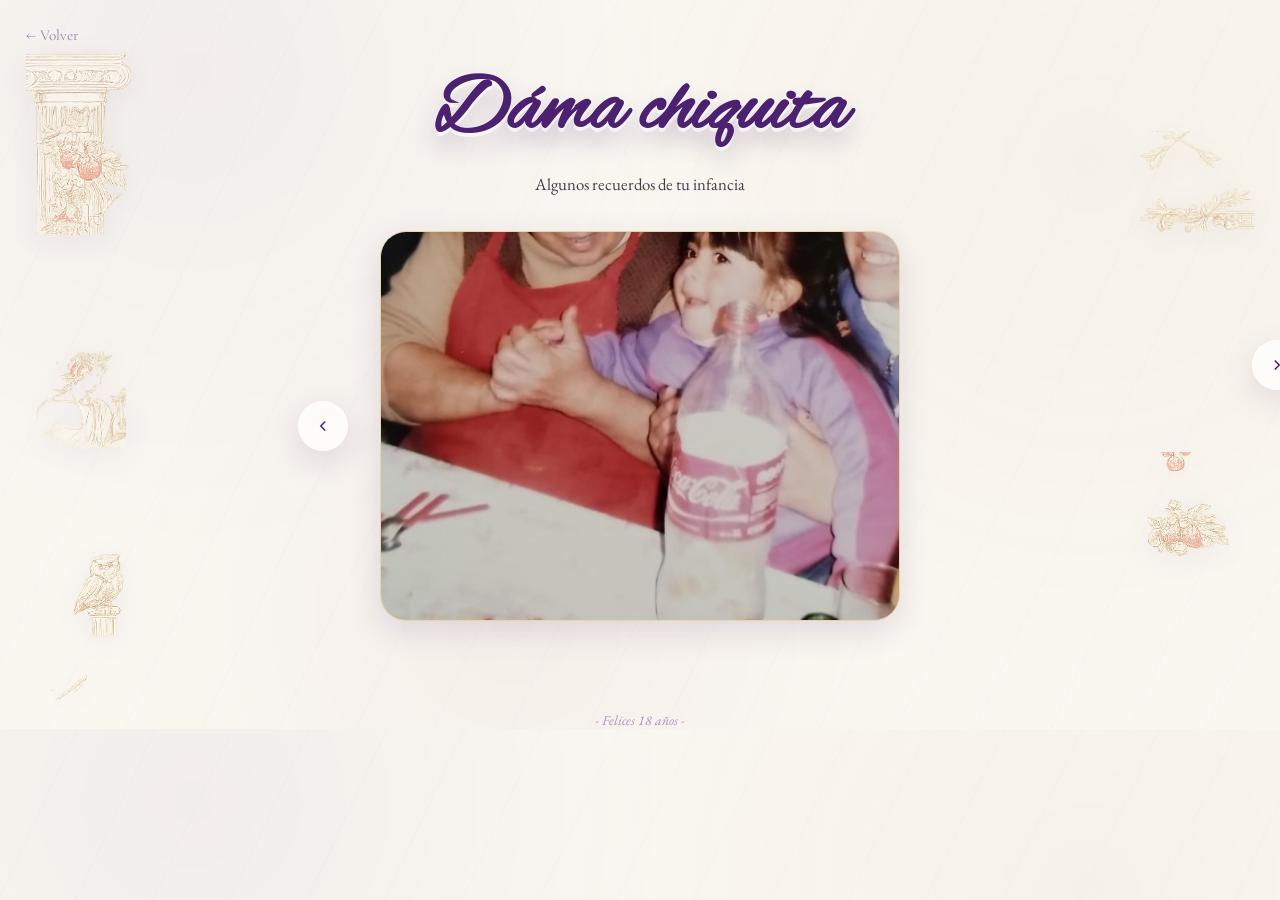
==== dama-chiquita.html @ 05029800 "correccion de proporciones" ====
<!DOCTYPE html>
<html lang="es">
<head>
<meta charset="UTF-8" />
<meta name="viewport" content="width=device-width, initial-scale=1.0" />
<title>Dáma chiquita — Feliz Cumpleaños</title>

<link rel="preconnect" href="https://fonts.googleapis.com" />
<link rel="preconnect" href="https://fonts.gstatic.com" crossorigin />
<link
  href="https://fonts.googleapis.com/css2?family=Alex+Brush&family=Cormorant+Garamond:wght@400;500;600;700&family=EB+Garamond:ital,wght@0,400;0,500;1,400&display=swap"
  rel="stylesheet"
/>
<link rel="stylesheet" href="styles.css" />
</head>
<body>

  <div class="bg-decorations">
    <img class="deco-img sutil flota" style="top:4%; left:2%; width:16%; max-width:110px;" src="assets/deco/ionic_column.png" alt="" />
    <img class="deco-img sutil flota-lenta" style="top:18%; right:2%; width:18%; max-width:130px;" src="assets/deco/laurel_wreath_big.png" alt="" />
    <img class="deco-img sutil flota" style="top:46%; left:2%; width:15%; max-width:100px;" src="assets/deco/hermes_lyre.png" alt="" />
    <img class="deco-img sutil flota-lenta" style="top:62%; right:3%; width:14%; max-width:95px;" src="assets/deco/crossed_arrows.png" alt="" />
    <img class="deco-img sutil flota" style="bottom:4%; left:4%; width:13%; max-width:90px;" src="assets/deco/owl_pedestal_2.png" alt="" />
  </div>

  <header class="page-header">
    <a href="index.html" class="volver">← Volver</a>
    <h1>Dáma chiquita</h1>
    <p>Algunos recuerdos de tu infancia</p>
  </header>

  <main>
    <div class="carrusel">
      <button class="flecha-circular flecha-circular--izq" aria-label="Imagen anterior" type="button">
        <svg viewBox="0 0 24 24"><polyline points="15 18 9 12 15 6" /></svg>
      </button>

      <div class="carrusel-track">
        <div class="carrusel-slide activa">
          <img src="img/dama-chiquita-1.png" alt="Recuerdo 1" />
        </div>
        <div class="carrusel-slide">
          <img src="img/dama-chiquita-2.png" alt="Recuerdo 2" />
        </div>
        <div class="carrusel-slide">
          <img src="img/dama-chiquita-3.jpg" alt="Recuerdo 3" />
        </div>
        <div class="carrusel-slide">
          <img src="img/dama-chiquita-4.jpg" alt="Recuerdo 4" />
        </div>
        <div class="carrusel-slide">
          <img src="img/dama-chiquita-5.jpg" alt="Recuerdo 5" />
        </div>
        <div class="carrusel-slide">
          <img src="img/dama-chiquita-6.jpg" alt="Recuerdo 6" />
        </div>
        <div class="carrusel-slide">
          <img src="img/dama-chiquita-7.jpg" alt="Recuerdo 7" />
        </div>
        <div class="carrusel-slide">
          <img src="img/dama-chiquita-8.jpg" alt="Recuerdo 8" />
        </div>
        <div class="carrusel-slide">
          <img src="img/dama-chiquita-9.jpg" alt="Recuerdo 9" />
        </div>
        <div class="carrusel-slide">
          <img src="img/dama-chiquita-10.png" alt="Recuerdo 10" />
        </div>
      </div>
 <div class="carrusel-slide">
          <img src="img/dama-chiquita-11.jpeg" alt="Recuerdo 11" />
        </div>
      </div>
      <div class="carrusel-slide">
          <img src="img/dama-chiquita-12.jpeg" alt="Recuerdo 12" />
        </div>
      </div>
      <div class="carrusel-slide">
          <img src="img/dama-chiquita-13.jpeg" alt="Recuerdo 13" />
        </div>
      </div>
      <div class="carrusel-slide">
          <img src="img/dama-chiquita-14.jpeg" alt="Recuerdo 14" />
        </div>
      </div>
      <div class="carrusel-slide">
          <img src="img/dama-chiquita-15.jpeg" alt="Recuerdo 15" />
        </div>
      </div>
      <div class="carrusel-slide">
          <img src="img/dama-chiquita-16.jpeg" alt="Recuerdo 16" />
        </div>
      </div>
      <div class="carrusel-slide">
          <img src="img/dama-chiquita-17.jpeg" alt="Recuerdo 17" />
        </div>
      </div>
      <div class="carrusel-slide">
          <img src="img/dama-chiquita-18.jpeg" alt="Recuerdo 18" />
        </div>
      </div>
      <div class="carrusel-slide">
          <img src="img/dama-chiquita-19.jpeg" alt="Recuerdo 19" />
        </div>
      </div>
      <div class="carrusel-slide">
          <img src="img/dama-chiquita-20.jpeg" alt="Recuerdo 20" />
        </div>
      </div>
      <div class="carrusel-slide">
          <img src="img/dama-chiquita-21.jpeg" alt="Recuerdo 21" />
        </div>
      </div>
      <div class="carrusel-slide">
          <img src="img/dama-chiquita-22.jpeg" alt="Recuerdo 22" />
        </div>
      </div>
      <div class="carrusel-slide">
          <img src="img/dama-chiquita-23.jpeg" alt="Recuerdo 23" />
        </div>
      </div>
      <div class="carrusel-slide">
          <img src="img/dama-chiquita-24.jpeg" alt="Recuerdo 24" />
        </div>
      </div>
      <div class="carrusel-slide">
          <img src="img/dama-chiquita-25.jpeg" alt="Recuerdo 25" />
        </div>
      </div>
      <div class="carrusel-slide">
          <img src="img/dama-chiquita-26.jpeg" alt="Recuerdo 26" />
        </div>
      </div>
      <button class="flecha-circular flecha-circular--der" aria-label="Imagen siguiente" type="button">
        <svg viewBox="0 0 24 24"><polyline points="9 18 15 12 9 6" /></svg>
      </button>

    </div>

    <p class="footer-firma">- Felices 18 años -</p>
  </main>

  <script src="script.js"></script>
</body>
</html>
---- styles.css ----
/* ============================================================
   TARJETA DE CUMPLEAÑOS — ESTILOS GENERALES
   Landing editorial de lujo — mitología griega + romanticismo
   Fidelidad visual a la referencia de diseño provista.
   ============================================================ */

/* ---------- 1. RESET ---------- */
*, *::before, *::after { box-sizing: border-box; margin: 0; padding: 0; }
html { scroll-behavior: smooth; }
img { max-width: 100%; display: block; }
a { text-decoration: none; color: inherit; }
button { font: inherit; border: none; background: none; cursor: pointer; }
ul { list-style: none; }

/* ---------- 2. TOKENS DE DISEÑO ---------- */
:root {
  /* Paleta (muestreada de la referencia) */
  --morado: #4b2170;
  --morado-oscuro: #341550;
  --morado-suave: #7a4ca3;
  --cereza: #7f1c39;
  --cereza-oscuro: #5e1329;
  --dorado: #c6a15b;
  --dorado-claro: #e8d6a3;
  --dorado-oscuro: #a9823f;
  --blanco: #ffffff;
  --marmol: #faf7f1;
  --lavanda: #efe7f7;
  --negro: #211327;

  /* Tipografía */
  --font-script: 'Alex Brush', cursive;
  --font-display: 'Cormorant Garamond', serif;
  --font-body: 'EB Garamond', serif;

  /* Sombras */
  --sombra-suave: 0 10px 32px rgba(75, 33, 112, 0.14);
  --sombra-fuerte: 0 22px 55px rgba(75, 33, 112, 0.24);
  --sombra-oro: 0 4px 18px rgba(198, 161, 91, 0.35);

  /* Movimiento */
  --ease: cubic-bezier(0.4, 0, 0.2, 1);
  --t-rapida: 320ms var(--ease);
  --t-media: 480ms var(--ease);
  --t-lenta: 650ms var(--ease);

  --radio-xl: 34px;
  --radio-lg: 26px;
  --radio-pill: 999px;
}

/* ---------- 3. FONDO GENERAL (mármol veteado) ---------- */
body {
  position: relative;
  font-family: var(--font-body);
  color: var(--negro);
  background-color: var(--marmol);
  background-image:
    radial-gradient(circle at 15% 10%, rgba(75, 33, 112, 0.045), transparent 38%),
    radial-gradient(circle at 85% 22%, rgba(198, 161, 91, 0.06), transparent 42%),
    radial-gradient(circle at 40% 85%, rgba(127, 28, 57, 0.035), transparent 40%),
    repeating-linear-gradient(115deg, rgba(75, 33, 112, 0.02) 0px, transparent 2px, transparent 70px);
  overflow-x: hidden;
}

::selection { background: var(--dorado-claro); color: var(--morado-oscuro); }

/* ---------- 4. DECORACIONES GRIEGAS (imágenes doradas reales) ---------- */
.bg-decorations {
  position: absolute;
  inset: 0;
  pointer-events: none;
  overflow: hidden;
  z-index: 0;
}

.deco-img {
  position: absolute;
  opacity: 0.9;
  filter: drop-shadow(0 6px 14px rgba(75, 33, 112, 0.12));
}

.deco-img.sutil { opacity: 0.5; }
.deco-img.flota { animation: flotar 9s ease-in-out infinite; }
.deco-img.flota-lenta { animation: flotar 13s ease-in-out infinite; }

@keyframes flotar {
  0%, 100% { transform: translateY(0) rotate(var(--rot, 0deg)); }
  50% { transform: translateY(-16px) rotate(var(--rot, 0deg)); }
}

.estrella {
  position: absolute;
  color: var(--dorado);
  opacity: 0.55;
  font-size: 1.1rem;
  animation: parpadeo 4.5s ease-in-out infinite;
}

@keyframes parpadeo {
  0%, 100% { opacity: 0.25; transform: scale(0.9); }
  50% { opacity: 0.65; transform: scale(1.05); }
}

/* ---------- 5. HERO / PORTADA ---------- */
.hero {
  position: relative;
  min-height: auto;
  display: flex;
  flex-direction: column;
  align-items: center;
  overflow: hidden;
  z-index: 1;
  padding-bottom: 24px;
}

/* Franja cereza ondulada con patrón de frutas + línea dorada */
.hero-band {
  position: relative;
  width: 100%;
  z-index: 1;
}

.hero-band svg { width: 100%; height: auto; display: block; }
.hero-band .patron { opacity: 1; }
.hero-band .linea-oro {
  fill: none;
  stroke: var(--dorado);
  stroke-width: 4;
  stroke-linecap: round;
}

.hero-content {
  position: relative;
  z-index: 2;
  text-align: center;
  padding: 0 24px 0;
  margin-top: -18px;
  animation: apareceSuave 1.1s var(--ease) both;
  max-width: 640px;
}

@keyframes apareceSuave {
  from { opacity: 0; transform: translateY(26px); }
  to   { opacity: 1; transform: translateY(0); }
}

.hero-title {
  font-family: var(--font-script);
  font-weight: 400;
  color: var(--morado);
  font-size: clamp(3.6rem, 14vw, 8rem);
  line-height: 0.95;
  -webkit-text-stroke: 2px var(--blanco);
  paint-order: stroke fill;
  text-shadow:
    0 4px 0 rgba(255,255,255,0.6),
    0 14px 18px rgba(75, 33, 112, 0.28),
    0 30px 45px rgba(75, 33, 112, 0.18);
}

.ornamento-divisor {
  display: flex;
  align-items: center;
  justify-content: center;
  gap: 10px;
  margin: 2px auto 8px;
  opacity: 0.8;
}
.ornamento-divisor span { width: 46px; height: 1px; background: var(--dorado); }
.ornamento-divisor .rombo {
  width: 8px; height: 8px;
  border: 1.5px solid var(--dorado);
  transform: rotate(45deg);
}

/* Botón "Desbloquear recuerdos" — texto + botón circular dorado */
.unlock-btn {
  display: inline-flex;
  flex-direction: column;
  align-items: center;
  gap: 6px;
  color: var(--morado);
}

.unlock-btn .etiqueta {
  font-family: var(--font-display);
  font-weight: 600;
  font-size: clamp(1.05rem, 2.4vw, 1.3rem);
  letter-spacing: 1.6px;
  transition: letter-spacing var(--t-media), color var(--t-media);
}

.unlock-btn .circulo {
  width: 58px;
  height: 58px;
  border-radius: 50%;
  display: flex;
  align-items: center;
  justify-content: center;
  background: var(--blanco);
  border: 1.5px solid var(--dorado);
  box-shadow: var(--sombra-suave);
  transition: transform var(--t-media), box-shadow var(--t-media), background var(--t-media);
}

.unlock-btn .circulo svg { width: 20px; height: 20px; stroke: var(--morado); fill: none; stroke-width: 2; }

.unlock-btn:hover .circulo,
.unlock-btn:focus-visible .circulo {
  transform: translateY(6px);
  box-shadow: var(--sombra-oro);
  background: var(--lavanda);
}
.unlock-btn:hover .etiqueta { letter-spacing: 2.4px; color: var(--cereza); }

/* ---------- 6. SECCIÓN DE RECUERDOS ---------- */
.memories {
  position: relative;
  z-index: 1;
  padding: 0 18px 90px;
  display: flex;
  flex-direction: column;
  align-items: center;
}

.back-btn {
  position: absolute;
  top: 24px;
  left: 24px;
  z-index: 5;
  font-family: var(--font-display);
  font-size: 0.95rem;
  color: var(--morado-suave);
  opacity: 0.65;
  transition: opacity var(--t-media), transform var(--t-media);
}
.back-btn:hover { opacity: 1; transform: translateX(-4px); }

/* Contenedor principal — tarjeta grande con borde superior ondulado */
.recuerdos-card {
  position: relative;
  width: 100%;
  max-width: 1080px;
  background: var(--blanco);
  border: 1.5px solid var(--dorado-claro);
  border-radius: var(--radio-xl);
  box-shadow: var(--sombra-fuerte);
  padding: 56px 28px 44px;
  margin-top: -34px;
}

.memories-title {
  position: relative;
  font-family: var(--font-display);
  font-weight: 600;
  color: var(--morado);
  font-size: clamp(1.5rem, 3.4vw, 2.1rem);
  text-align: center;
  margin-bottom: 6px;
}

.memories-subtitle {
  position: relative;
  font-family: var(--font-body);
  font-style: italic;
  color: var(--cereza);
  text-align: center;
  margin-bottom: 40px;
  opacity: 0.85;
}

/* Grilla de mini tarjetas — 3 en fila incluso en mobile, como la referencia */
.cards-grid {
  position: relative;
  display: grid;
  grid-template-columns: repeat(3, 1fr);
  gap: 14px;
  margin-bottom: 46px;
}

.memory-card {
  display: block;
  cursor: pointer;
  transition: transform var(--t-media);
}
.memory-card:hover, .memory-card:focus-visible { transform: translateY(-6px); outline: none; }

.memory-card__titulo {
  display: flex;
  align-items: center;
  justify-content: center;
  gap: 6px;
  font-family: var(--font-display);
  font-weight: 600;
  color: var(--morado);
  font-size: clamp(0.72rem, 2.6vw, 0.95rem);
  text-align: center;
  margin-bottom: 10px;
  letter-spacing: 0.2px;
}
.memory-card__titulo svg { width: 14px; height: 14px; stroke: var(--dorado); fill: none; flex-shrink: 0; }

.memory-card__img-wrap {
  position: relative;
  width: 100%;
  aspect-ratio: 1 / 1.05;
  border-radius: var(--radio-lg);
  overflow: hidden;
  box-shadow: var(--sombra-suave);
  border: 1px solid rgba(198, 161, 91, 0.35);
  background: linear-gradient(150deg, var(--lavanda), #e4d8f2);
}
.memory-card__img-wrap img {
  width: 100%; height: 100%; object-fit: cover;
  transition: transform 650ms var(--ease);
}
.memory-card:hover .memory-card__img-wrap img { transform: scale(1.08); }

.memory-card--soon .memory-card__img-wrap {
  background: linear-gradient(155deg, var(--morado) 0%, var(--negro) 100%);
  display: flex; align-items: center; justify-content: center;
}
.memory-card--soon .misterio-icono { width: 42%; opacity: 0.5; }

/* ---------- 7. TARJETA DESTACADA / CARRUSEL PRINCIPAL ---------- */
.destacada {
  position: relative;
  display: grid;
  grid-template-columns: 1.1fr 1fr;
  gap: 0;
  align-items: stretch;
  background: var(--lavanda);
  border: 1.5px solid var(--dorado-claro);
  border-radius: var(--radio-lg);
  box-shadow: var(--sombra-suave);
  overflow: visible;
  padding: 14px;
}

.destacada__img-wrap {
  position: relative;
  border-radius: calc(var(--radio-lg) - 6px);
  overflow: hidden;
  aspect-ratio: 4 / 3;
  box-shadow: var(--sombra-suave);
}
.destacada__img-wrap img { width: 100%; height: 100%; object-fit: cover; }

.destacada__texto {
  padding: 26px 22px;
  display: flex;
  flex-direction: column;
  align-items: center;
  justify-content: center;
  text-align: center;
  gap: 14px;
}
.destacada__texto h3 {
  font-family: var(--font-display);
  font-weight: 600;
  color: var(--morado);
  font-size: clamp(1.15rem, 3vw, 1.5rem);
  line-height: 1.25;
}
.destacada__texto .mini-divisor { width: 40px; height: 1px; background: var(--dorado); }
.destacada__texto p {
  font-size: 0.95rem;
  line-height: 1.7;
  color: var(--negro);
  opacity: 0.82;
}
.destacada__texto .corazon { color: var(--cereza); font-size: 1.1rem; opacity: 0.8; }

.flecha-circular {
  position: absolute;
  top: 50%;
  transform: translateY(-50%);
  width: 50px; height: 50px;
  border-radius: 50%;
  background: rgba(255,255,255,0.75);
  box-shadow: var(--sombra-suave);
  display: flex; align-items: center; justify-content: center;
  z-index: 4;
  transition: transform var(--t-media), background var(--t-media), box-shadow var(--t-media);
}
.flecha-circular svg { width: 18px; height: 18px; stroke: var(--morado); fill: none; stroke-width: 2; }
.flecha-circular:hover { background: var(--blanco); box-shadow: var(--sombra-oro); transform: translateY(-50%) scale(1.08); }
.flecha-circular--izq { left: -22px; }
.flecha-circular--der { right: -22px; }

.carrusel-puntos { display: flex; justify-content: center; gap: 8px; margin-top: 16px; }
.carrusel-punto { width: 7px; height: 7px; border-radius: 50%; background: var(--dorado-claro); transition: background var(--t-rapida), transform var(--t-rapida); }
.carrusel-punto.activo { background: var(--cereza); transform: scale(1.3); }

/* ---------- 8. CTA INFERIOR ---------- */
.cta-final {
  position: relative;
  width: auto;
  max-width: 140px;
  margin: 40px auto 0;
  padding: 22px;
  text-align: center;
  background: var(--lavanda);
  border: 1.5px solid var(--dorado-claro);
  border-radius: var(--radio-lg);
  box-shadow: var(--sombra-suave);
}
.cta-final .circulo {
  width: 48px; height: 48px;
  margin: 0 auto;
  border-radius: 50%;
  display: flex; align-items: center; justify-content: center;
  background: var(--blanco);
  border: 1.5px solid var(--dorado);
  box-shadow: var(--sombra-suave);
  transition: transform var(--t-media), box-shadow var(--t-media);
}
.cta-final .circulo svg { width: 17px; height: 17px; stroke: var(--morado); fill: none; stroke-width: 2; }
.cta-final:hover .circulo { transform: translateY(-4px); box-shadow: var(--sombra-oro); }

.footer-firma {
  text-align: center;
  margin-top: 34px;
  font-family: var(--font-body);
  font-style: italic;
  font-size: 0.85rem;
  color: var(--morado-suave);
  opacity: 0.6;
}

/* ---------- 10. PÁGINAS INTERNAS ---------- */
.page-header {
  position: relative;
  padding: 62px 24px 16px;
  text-align: center;
  overflow: hidden;
  z-index: 1;
}
.page-header .volver {
  position: absolute; top: 26px; left: 26px; z-index: 3;
  font-family: var(--font-display); font-size: 0.95rem;
  color: var(--morado-suave); opacity: 0.7;
  transition: opacity var(--t-media), transform var(--t-media);
}
.page-header .volver:hover { opacity: 1; transform: translateX(-4px); }

.page-header h1 {
  font-family: var(--font-script);
  color: var(--morado);
  font-size: clamp(2.8rem, 9vw, 5rem);
  -webkit-text-stroke: 1.4px var(--blanco);
  paint-order: stroke fill;
  text-shadow: 0 4px 0 rgba(255,255,255,0.6), 0 14px 24px rgba(75,33,112,0.22);
}
.page-header p {
  position: relative;
  max-width: 560px; margin: 8px auto 0;
  font-size: 1.05rem; line-height: 1.75; color: var(--negro); opacity: 0.82;
}

.page-hero-img {
  max-width: 620px; margin: 0 auto 8px;
  border-radius: var(--radio-lg); overflow: hidden;
  box-shadow: var(--sombra-fuerte);
  border: 1.5px solid var(--dorado-claro);
  position: relative; z-index: 1;
}
.page-hero-img img { width: 100%; aspect-ratio: 16 / 10; object-fit: cover; }

/* ---------- 11. CARRUSEL PÁGINAS INTERNAS ---------- */
.carrusel {
  position: relative;
  max-width: 640px;
  margin: 16px auto 90px;
  padding: 0 60px;
  z-index: 1;
}
.carrusel-track {
  position: relative;
  border-radius: var(--radio-lg);
  overflow: hidden;
  box-shadow: var(--sombra-suave);
  border: 1.5px solid var(--dorado-claro);
  background: var(--lavanda);
  aspect-ratio: 4 / 3;
}
.carrusel-slide { position: absolute; inset: 0; opacity: 0; transform: translateX(24px); transition: opacity 480ms var(--ease), transform 480ms var(--ease); pointer-events: none; }
.carrusel-slide.activa { opacity: 1; transform: translateX(0); pointer-events: auto; }
.carrusel-slide img { width: 100%; height: 100%; object-fit: cover; }
.carrusel-caption { text-align: center; margin-top: 20px; font-family: var(--font-body); font-style: italic; color: var(--morado); min-height: 1.6em; transition: opacity 200ms ease; }

/* ---------- 12. PÁGINA PRÓXIMAMENTE ---------- */
.pagina-proximamente {
  min-height: 100svh;
  display: flex; flex-direction: column; align-items: center; justify-content: center;
  text-align: center; padding: 24px; position: relative; z-index: 1;
}
.pagina-proximamente .misterio-icono { width: 130px; opacity: 0.75; margin-bottom: 26px; }
.pagina-proximamente h1 { font-family: var(--font-script); color: var(--morado); font-size: clamp(2.6rem, 8vw, 4.2rem); -webkit-text-stroke: 1.2px var(--blanco); paint-order: stroke fill; text-shadow: 0 3px 0 rgba(255,255,255,0.6), 0 12px 20px rgba(75,33,112,0.2); }
.pagina-proximamente p { margin-top: 12px; max-width: 420px; color: var(--negro); opacity: 0.78; font-size: 1.05rem; }

.volver-flotante {
  position: fixed; top: 26px; left: 26px; z-index: 10;
  font-family: var(--font-display); font-size: 0.95rem;
  color: var(--morado-suave); opacity: 0.7;
  transition: opacity var(--t-media), transform var(--t-media);
}
.volver-flotante:hover { opacity: 1; transform: translateX(-4px); }

/* ---------- 13. RESPONSIVE ---------- */
@media (min-width: 900px) {
  .hero-content { max-width: 720px; }
  .recuerdos-card { padding: 70px 60px 60px; }
  .cards-grid { gap: 30px; }
  .memory-card__titulo { font-size: 1.05rem; }
  .destacada { grid-template-columns: 1fr 1fr; }
}

@media (max-width: 480px) {
  .cards-grid { gap: 10px; }
  .memory-card__titulo svg { width: 11px; height: 11px; }
  .destacada { grid-template-columns: 1fr; padding: 10px; }
  .flecha-circular { width: 42px; height: 42px; }
  .flecha-circular--izq { left: -14px; } .flecha-circular--der { right: -14px; }
  .carrusel { padding: 0 46px; }
}

@media (prefers-reduced-motion: reduce) {
  *, *::before, *::after {
    animation-duration: 0.001ms !important;
    animation-iteration-count: 1 !important;
    transition-duration: 0.001ms !important;
    scroll-behavior: auto !important;
  }
}
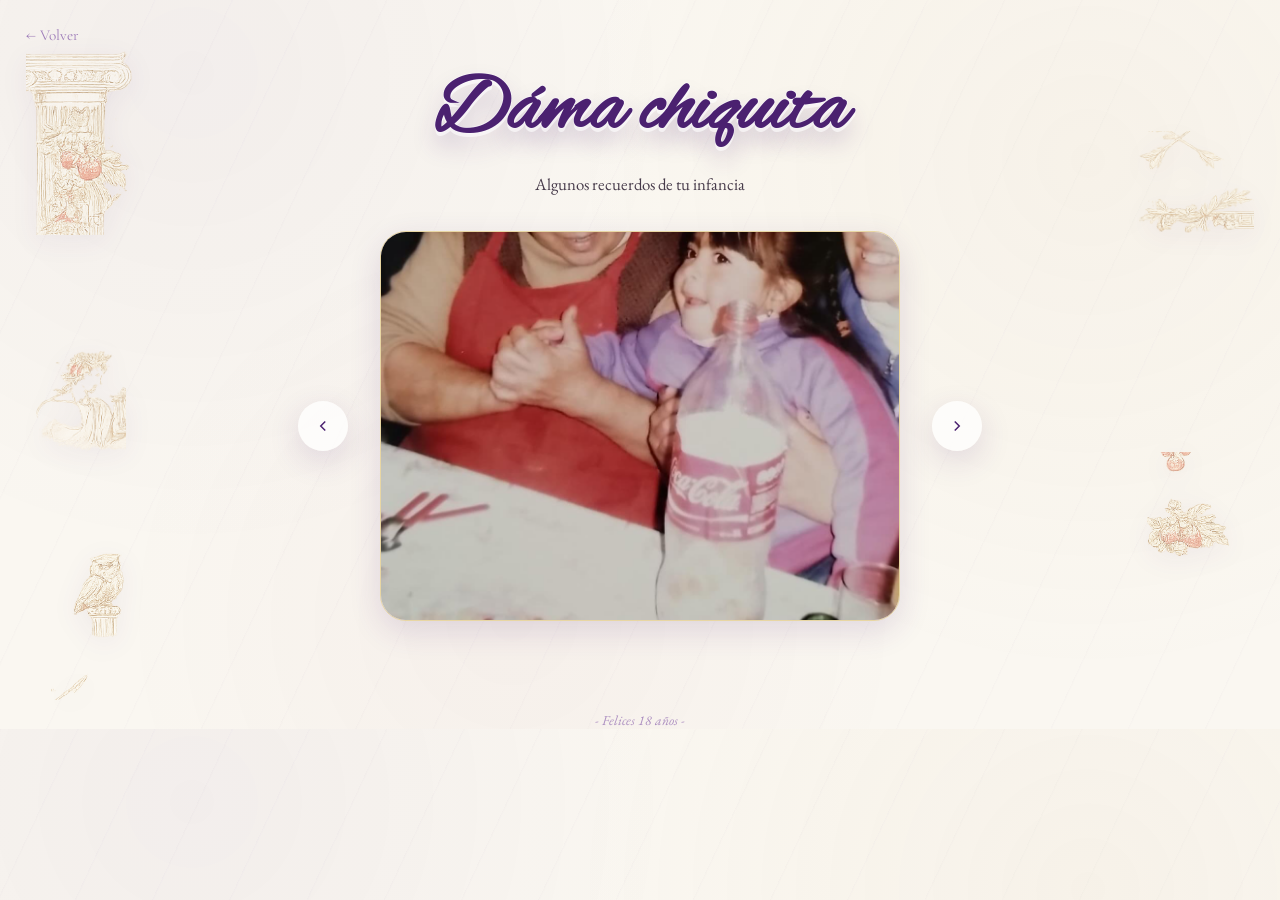
==== commit 606d82db: "superposicion arreglada" ====
--- a/dama-chiquita.html
+++ b/dama-chiquita.html
@@ -66,66 +66,50 @@
         <div class="carrusel-slide">
           <img src="img/dama-chiquita-10.png" alt="Recuerdo 10" />
         </div>
-      </div>
- <div class="carrusel-slide">
+      <div class="carrusel-slide">
           <img src="img/dama-chiquita-11.jpeg" alt="Recuerdo 11" />
         </div>
-      </div>
       <div class="carrusel-slide">
           <img src="img/dama-chiquita-12.jpeg" alt="Recuerdo 12" />
         </div>
-      </div>
       <div class="carrusel-slide">
           <img src="img/dama-chiquita-13.jpeg" alt="Recuerdo 13" />
         </div>
-      </div>
       <div class="carrusel-slide">
           <img src="img/dama-chiquita-14.jpeg" alt="Recuerdo 14" />
-        </div>
       </div>
       <div class="carrusel-slide">
           <img src="img/dama-chiquita-15.jpeg" alt="Recuerdo 15" />
         </div>
-      </div>
       <div class="carrusel-slide">
           <img src="img/dama-chiquita-16.jpeg" alt="Recuerdo 16" />
-        </div>
       </div>
       <div class="carrusel-slide">
           <img src="img/dama-chiquita-17.jpeg" alt="Recuerdo 17" />
-        </div>
       </div>
       <div class="carrusel-slide">
           <img src="img/dama-chiquita-18.jpeg" alt="Recuerdo 18" />
-        </div>
       </div>
       <div class="carrusel-slide">
           <img src="img/dama-chiquita-19.jpeg" alt="Recuerdo 19" />
-        </div>
       </div>
       <div class="carrusel-slide">
           <img src="img/dama-chiquita-20.jpeg" alt="Recuerdo 20" />
-        </div>
       </div>
       <div class="carrusel-slide">
           <img src="img/dama-chiquita-21.jpeg" alt="Recuerdo 21" />
-        </div>
       </div>
       <div class="carrusel-slide">
           <img src="img/dama-chiquita-22.jpeg" alt="Recuerdo 22" />
-        </div>
       </div>
       <div class="carrusel-slide">
           <img src="img/dama-chiquita-23.jpeg" alt="Recuerdo 23" />
-        </div>
       </div>
       <div class="carrusel-slide">
           <img src="img/dama-chiquita-24.jpeg" alt="Recuerdo 24" />
-        </div>
       </div>
       <div class="carrusel-slide">
           <img src="img/dama-chiquita-25.jpeg" alt="Recuerdo 25" />
-        </div>
       </div>
       <div class="carrusel-slide">
           <img src="img/dama-chiquita-26.jpeg" alt="Recuerdo 26" />
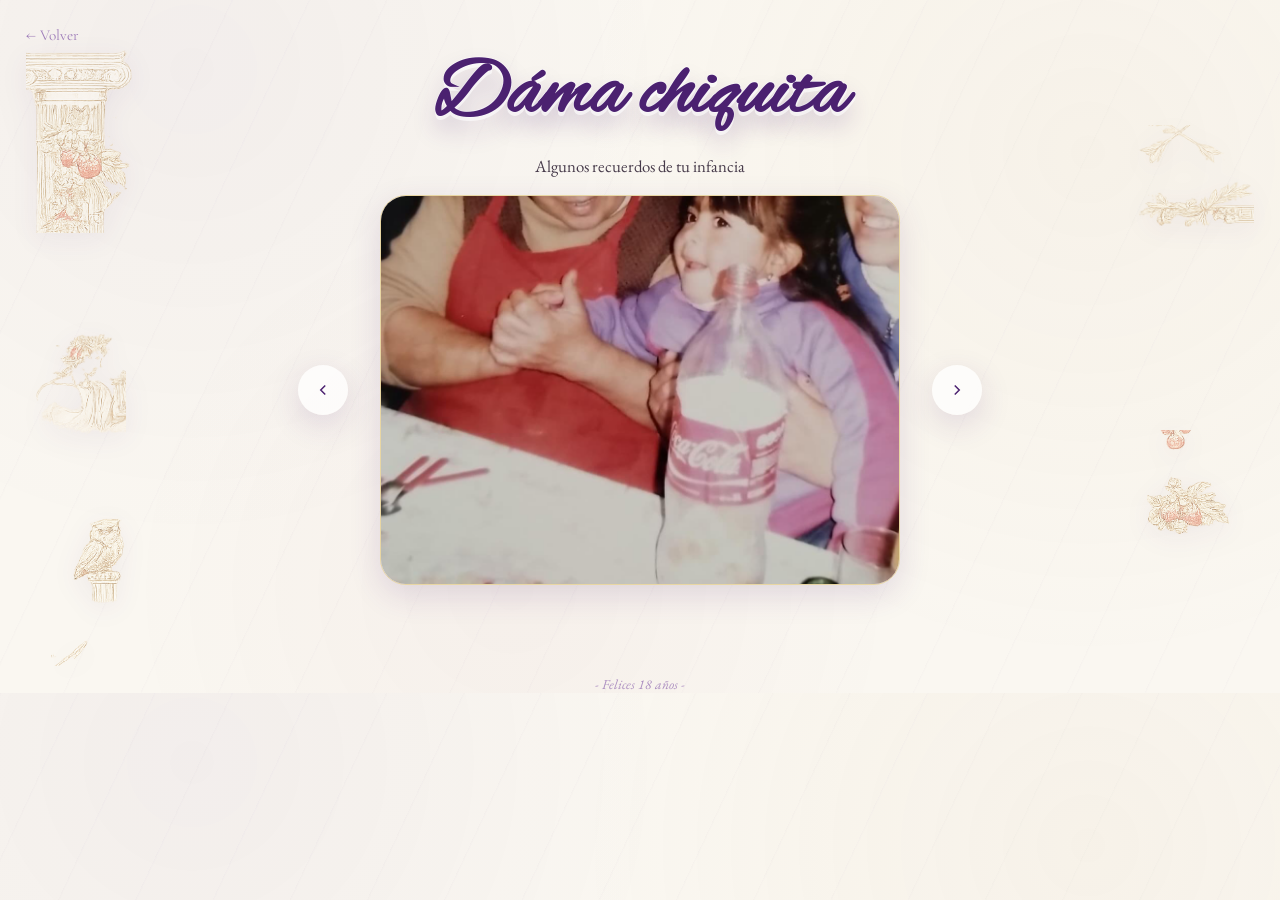
==== commit ab21d1eb: "proporciones" ====
--- a/dama-chiquita.html
+++ b/dama-chiquita.html
@@ -114,8 +114,7 @@
       <div class="carrusel-slide">
           <img src="img/dama-chiquita-26.jpeg" alt="Recuerdo 26" />
         </div>
-      </div>
-      <button class="flecha-circular flecha-circular--der" aria-label="Imagen siguiente" type="button">
+      </div>      <button class="flecha-circular flecha-circular--der" aria-label="Imagen siguiente" type="button">
         <svg viewBox="0 0 24 24"><polyline points="9 18 15 12 9 6" /></svg>
       </button>
 
--- a/styles.css
+++ b/styles.css
@@ -247,7 +247,7 @@
   border-radius: var(--radio-xl);
   box-shadow: var(--sombra-fuerte);
   padding: 56px 28px 44px;
-  margin-top: -34px;
+  margin-top: 22px;
 }
 
 .memories-title {
@@ -432,7 +432,7 @@
 /* ---------- 10. PÁGINAS INTERNAS ---------- */
 .page-header {
   position: relative;
-  padding: 62px 24px 16px;
+  padding: 46px 24px 8px;
   text-align: center;
   overflow: hidden;
   z-index: 1;
@@ -455,7 +455,7 @@
 }
 .page-header p {
   position: relative;
-  max-width: 560px; margin: 8px auto 0;
+  max-width: 560px; margin: 6px auto 0;
   font-size: 1.05rem; line-height: 1.75; color: var(--negro); opacity: 0.82;
 }
 
@@ -472,7 +472,7 @@
 .carrusel {
   position: relative;
   max-width: 640px;
-  margin: 16px auto 90px;
+  margin: 6px auto 90px;
   padding: 0 60px;
   z-index: 1;
 }
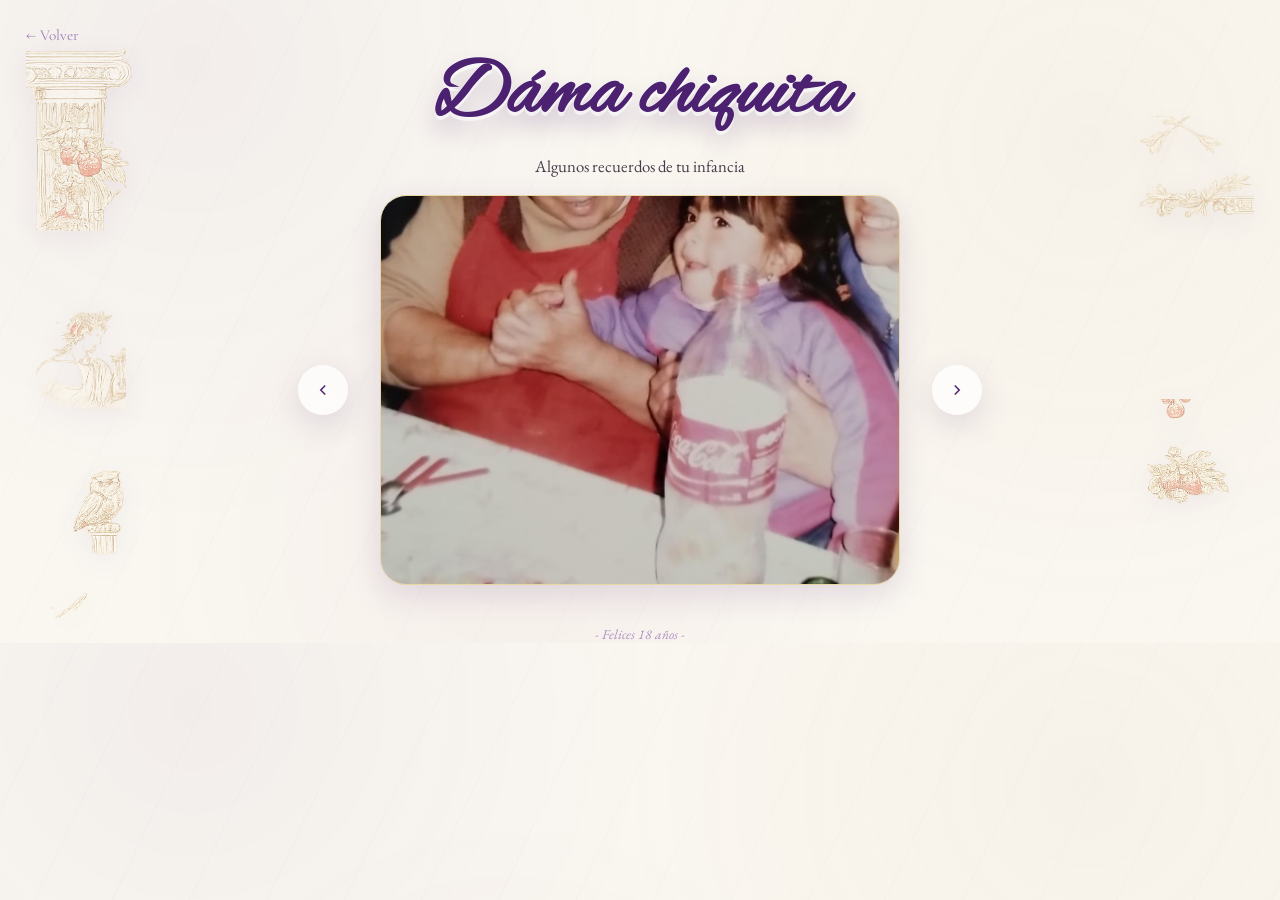
==== commit ea4088aa: "nuea seccion" ====
--- a/dama-chiquita.html
+++ b/dama-chiquita.html
@@ -66,55 +66,57 @@
         <div class="carrusel-slide">
           <img src="img/dama-chiquita-10.png" alt="Recuerdo 10" />
         </div>
-      <div class="carrusel-slide">
+        <div class="carrusel-slide">
           <img src="img/dama-chiquita-11.jpeg" alt="Recuerdo 11" />
         </div>
-      <div class="carrusel-slide">
+        <div class="carrusel-slide">
           <img src="img/dama-chiquita-12.jpeg" alt="Recuerdo 12" />
         </div>
-      <div class="carrusel-slide">
+        <div class="carrusel-slide">
           <img src="img/dama-chiquita-13.jpeg" alt="Recuerdo 13" />
         </div>
-      <div class="carrusel-slide">
+        <div class="carrusel-slide">
           <img src="img/dama-chiquita-14.jpeg" alt="Recuerdo 14" />
-      </div>
-      <div class="carrusel-slide">
+        </div>
+        <div class="carrusel-slide">
           <img src="img/dama-chiquita-15.jpeg" alt="Recuerdo 15" />
         </div>
-      <div class="carrusel-slide">
+        <div class="carrusel-slide">
           <img src="img/dama-chiquita-16.jpeg" alt="Recuerdo 16" />
-      </div>
-      <div class="carrusel-slide">
+        </div>
+        <div class="carrusel-slide">
           <img src="img/dama-chiquita-17.jpeg" alt="Recuerdo 17" />
-      </div>
-      <div class="carrusel-slide">
+        </div>
+        <div class="carrusel-slide">
           <img src="img/dama-chiquita-18.jpeg" alt="Recuerdo 18" />
-      </div>
-      <div class="carrusel-slide">
+        </div>
+        <div class="carrusel-slide">
           <img src="img/dama-chiquita-19.jpeg" alt="Recuerdo 19" />
-      </div>
-      <div class="carrusel-slide">
+        </div>
+        <div class="carrusel-slide">
           <img src="img/dama-chiquita-20.jpeg" alt="Recuerdo 20" />
-      </div>
-      <div class="carrusel-slide">
+        </div>
+        <div class="carrusel-slide">
           <img src="img/dama-chiquita-21.jpeg" alt="Recuerdo 21" />
-      </div>
-      <div class="carrusel-slide">
+        </div>
+        <div class="carrusel-slide">
           <img src="img/dama-chiquita-22.jpeg" alt="Recuerdo 22" />
-      </div>
-      <div class="carrusel-slide">
+        </div>
+        <div class="carrusel-slide">
           <img src="img/dama-chiquita-23.jpeg" alt="Recuerdo 23" />
-      </div>
-      <div class="carrusel-slide">
+        </div>
+        <div class="carrusel-slide">
           <img src="img/dama-chiquita-24.jpeg" alt="Recuerdo 24" />
-      </div>
-      <div class="carrusel-slide">
+        </div>
+        <div class="carrusel-slide">
           <img src="img/dama-chiquita-25.jpeg" alt="Recuerdo 25" />
-      </div>
-      <div class="carrusel-slide">
+        </div>
+        <div class="carrusel-slide">
           <img src="img/dama-chiquita-26.jpeg" alt="Recuerdo 26" />
         </div>
-      </div>      <button class="flecha-circular flecha-circular--der" aria-label="Imagen siguiente" type="button">
+      </div>
+
+      <button class="flecha-circular flecha-circular--der" aria-label="Imagen siguiente" type="button">
         <svg viewBox="0 0 24 24"><polyline points="9 18 15 12 9 6" /></svg>
       </button>
 
--- a/styles.css
+++ b/styles.css
@@ -345,7 +345,19 @@
   aspect-ratio: 4 / 3;
   box-shadow: var(--sombra-suave);
 }
-.destacada__img-wrap img { width: 100%; height: 100%; object-fit: cover; }
+.destacada__img-wrap img,
+.destacada__img-wrap video { width: 100%; height: 100%; object-fit: cover; display: block; }
+
+/* Diapositiva de cierre (sin foto ni video): composición decorativa acorde al estilo */
+.destacada__cierre {
+  width: 100%;
+  height: 100%;
+  display: flex;
+  align-items: center;
+  justify-content: center;
+  background: linear-gradient(155deg, var(--morado) 0%, var(--cereza-oscuro) 100%);
+}
+.destacada__cierre svg { width: 34%; opacity: 0.85; }
 
 .destacada__texto {
   padding: 26px 22px;
@@ -472,7 +484,7 @@
 .carrusel {
   position: relative;
   max-width: 640px;
-  margin: 6px auto 90px;
+  margin: 6px auto 40px;
   padding: 0 60px;
   z-index: 1;
 }
@@ -488,7 +500,18 @@
 .carrusel-slide { position: absolute; inset: 0; opacity: 0; transform: translateX(24px); transition: opacity 480ms var(--ease), transform 480ms var(--ease); pointer-events: none; }
 .carrusel-slide.activa { opacity: 1; transform: translateX(0); pointer-events: auto; }
 .carrusel-slide img { width: 100%; height: 100%; object-fit: cover; }
-.carrusel-caption { text-align: center; margin-top: 20px; font-family: var(--font-body); font-style: italic; color: var(--morado); min-height: 1.6em; transition: opacity 200ms ease; }
+.carrusel-caption {
+  text-align: center;
+  margin-top: 12px;
+  padding: 0 6px;
+  font-family: var(--font-body);
+  font-style: italic;
+  font-size: 0.92rem;
+  line-height: 1.45;
+  color: var(--morado);
+  min-height: 2.6em;
+  transition: opacity 200ms ease;
+}
 
 /* ---------- 12. PÁGINA PRÓXIMAMENTE ---------- */
 .pagina-proximamente {
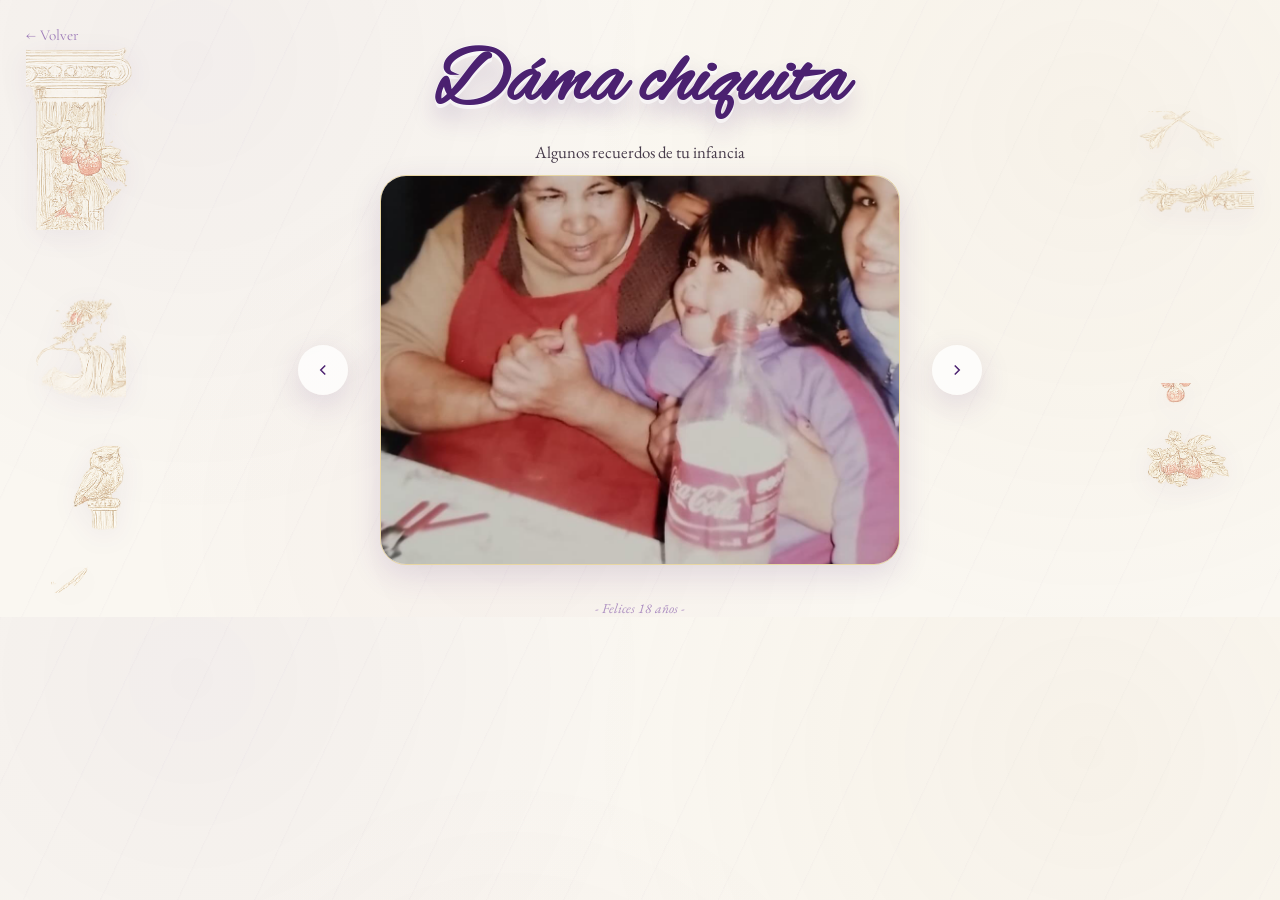
==== commit 47dfd21a: "ultimos retoques" ====
--- a/dama-chiquita.html
+++ b/dama-chiquita.html
@@ -37,7 +37,7 @@
 
       <div class="carrusel-track">
         <div class="carrusel-slide activa">
-          <img src="img/dama-chiquita-1.png" alt="Recuerdo 1" />
+          <img src="img/dama-chiquita-1.png" alt="Recuerdo 1" style="object-position: center 25%;" />
         </div>
         <div class="carrusel-slide">
           <img src="img/dama-chiquita-2.png" alt="Recuerdo 2" />
@@ -61,7 +61,7 @@
           <img src="img/dama-chiquita-8.jpg" alt="Recuerdo 8" />
         </div>
         <div class="carrusel-slide">
-          <img src="img/dama-chiquita-9.jpg" alt="Recuerdo 9" />
+          <img src="img/dama-chiquita-9.jpg" alt="Recuerdo 9"  style="object-position: center 25%;" />
         </div>
         <div class="carrusel-slide">
           <img src="img/dama-chiquita-10.png" alt="Recuerdo 10" />
@@ -70,13 +70,13 @@
           <img src="img/dama-chiquita-11.jpeg" alt="Recuerdo 11" />
         </div>
         <div class="carrusel-slide">
-          <img src="img/dama-chiquita-12.jpeg" alt="Recuerdo 12" />
+          <img src="img/dama-chiquita-12.jpeg" alt="Recuerdo 12"  style="object-position: center 25%;" />
         </div>
         <div class="carrusel-slide">
-          <img src="img/dama-chiquita-13.jpeg" alt="Recuerdo 13" />
+          <img src="img/dama-chiquita-13.jpeg" alt="Recuerdo 13"  style="object-position: center 25%;" />
         </div>
         <div class="carrusel-slide">
-          <img src="img/dama-chiquita-14.jpeg" alt="Recuerdo 14" />
+          <img src="img/dama-chiquita-14.jpeg" alt="Recuerdo 14"  style="object-position: center 25%;" />
         </div>
         <div class="carrusel-slide">
           <img src="img/dama-chiquita-15.jpeg" alt="Recuerdo 15" />
@@ -88,31 +88,31 @@
           <img src="img/dama-chiquita-17.jpeg" alt="Recuerdo 17" />
         </div>
         <div class="carrusel-slide">
-          <img src="img/dama-chiquita-18.jpeg" alt="Recuerdo 18" />
+          <img src="img/dama-chiquita-18.jpeg" alt="Recuerdo 18"  style="object-position: center 25%;" />
         </div>
         <div class="carrusel-slide">
           <img src="img/dama-chiquita-19.jpeg" alt="Recuerdo 19" />
         </div>
         <div class="carrusel-slide">
-          <img src="img/dama-chiquita-20.jpeg" alt="Recuerdo 20" />
+          <img src="img/dama-chiquita-20.jpeg" alt="Recuerdo 20"  style="object-position: center 25%;" />
         </div>
         <div class="carrusel-slide">
-          <img src="img/dama-chiquita-21.jpeg" alt="Recuerdo 21" />
+          <img src="img/dama-chiquita-21.jpeg" alt="Recuerdo 21"  style="object-position: center 25%;" />
         </div>
         <div class="carrusel-slide">
-          <img src="img/dama-chiquita-22.jpeg" alt="Recuerdo 22" />
+          <img src="img/dama-chiquita-22.jpeg" alt="Recuerdo 22"  style="object-position: center 25%;" />
         </div>
         <div class="carrusel-slide">
-          <img src="img/dama-chiquita-23.jpeg" alt="Recuerdo 23" />
+          <img src="img/dama-chiquita-23.jpeg" alt="Recuerdo 23"  style="object-position: center 25%;" />
         </div>
         <div class="carrusel-slide">
-          <img src="img/dama-chiquita-24.jpeg" alt="Recuerdo 24" />
+          <img src="img/dama-chiquita-24.jpeg" alt="Recuerdo 24"  style="object-position: center 25%;" />
         </div>
         <div class="carrusel-slide">
-          <img src="img/dama-chiquita-25.jpeg" alt="Recuerdo 25" />
+          <img src="img/dama-chiquita-25.jpeg" alt="Recuerdo 25"  style="object-position: center 25%;" />
         </div>
         <div class="carrusel-slide">
-          <img src="img/dama-chiquita-26.jpeg" alt="Recuerdo 26" />
+          <img src="img/dama-chiquita-26.jpeg" alt="Recuerdo 26"  style="object-position: center 25%;" />
         </div>
       </div>
 
--- a/styles.css
+++ b/styles.css
@@ -323,6 +323,33 @@
 }
 .memory-card--soon .misterio-icono { width: 42%; opacity: 0.5; }
 
+/* Acceso rápido: flecha junto a la tarjeta "Próximamente" que baja a Atardeceres */
+.memory-card-slot { position: relative; }
+.acceso-atardeceres {
+  position: absolute;
+  right: -6px;
+  bottom: -14px;
+  width: 34px;
+  height: 34px;
+  border-radius: 50%;
+  display: flex;
+  align-items: center;
+  justify-content: center;
+  background: var(--blanco);
+  border: 1.5px solid var(--dorado);
+  box-shadow: var(--sombra-suave);
+  z-index: 5;
+  transition: transform var(--t-media), box-shadow var(--t-media), background var(--t-media);
+}
+.acceso-atardeceres svg { width: 14px; height: 14px; stroke: var(--morado); fill: none; stroke-width: 2; }
+.acceso-atardeceres:hover,
+.acceso-atardeceres:focus-visible {
+  transform: translateY(3px);
+  box-shadow: var(--sombra-oro);
+  background: var(--lavanda);
+  outline: none;
+}
+
 /* ---------- 7. TARJETA DESTACADA / CARRUSEL PRINCIPAL ---------- */
 .destacada {
   position: relative;
@@ -444,7 +471,7 @@
 /* ---------- 10. PÁGINAS INTERNAS ---------- */
 .page-header {
   position: relative;
-  padding: 46px 24px 8px;
+  padding: 34px 24px 4px;
   text-align: center;
   overflow: hidden;
   z-index: 1;
@@ -467,7 +494,7 @@
 }
 .page-header p {
   position: relative;
-  max-width: 560px; margin: 6px auto 0;
+  max-width: 560px; margin: 4px auto 0;
   font-size: 1.05rem; line-height: 1.75; color: var(--negro); opacity: 0.82;
 }
 
@@ -484,7 +511,7 @@
 .carrusel {
   position: relative;
   max-width: 640px;
-  margin: 6px auto 40px;
+  margin: 4px auto 24px;
   padding: 0 60px;
   z-index: 1;
 }
@@ -502,7 +529,7 @@
 .carrusel-slide img { width: 100%; height: 100%; object-fit: cover; }
 .carrusel-caption {
   text-align: center;
-  margin-top: 12px;
+  margin-top: 8px;
   padding: 0 6px;
   font-family: var(--font-body);
   font-style: italic;
